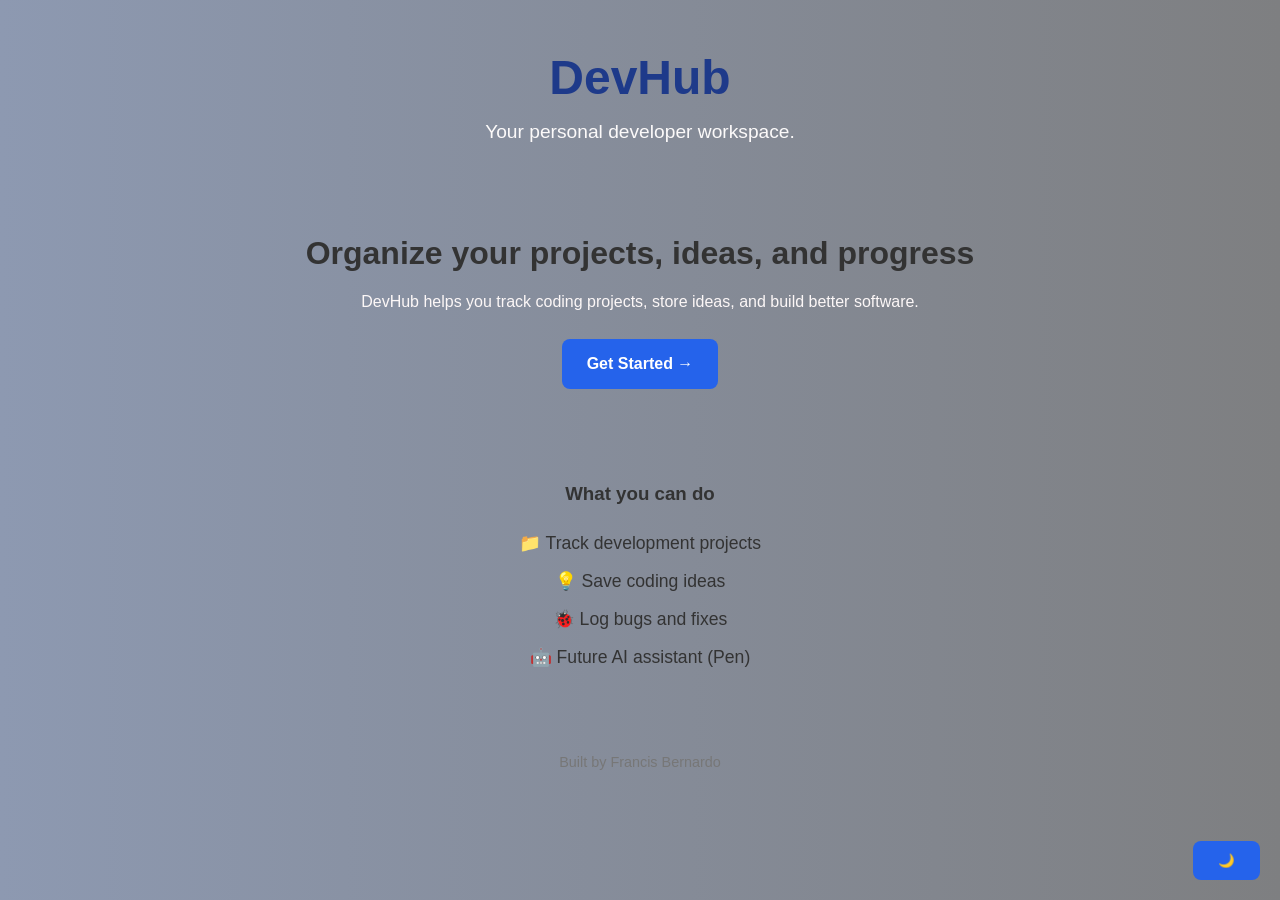
==== index.html @ 2635c970 "Add files via upload" ====
<!DOCTYPE html>
<html lang="en">
<head>
<meta charset="UTF-8">
<meta name="author" content="Francis Bernardo">
<meta name="description" content="DevHub - Personal developer dashboard">
<title>DevHub</title>

<link rel="icon" href="html icon.jpg" type="image/x-icon">
<link rel="stylesheet" href="script.css">
</head>

<body>

<header>
    <h1>DevHub</h1>
    <p>Your personal developer workspace.</p>
</header>

<main>

<section class="hero">
    <h2>Organize your projects, ideas, and progress</h2>
    <p>DevHub helps you track coding projects, store ideas, and build better software.</p>

    <a href="log in.html" class="btn">Get Started →</a>
</section>

<section class="preview">
    <h3>What you can do</h3>
    <ul>
        <li>📁 Track development projects</li>
        <li>💡 Save coding ideas</li>
        <li>🐞 Log bugs and fixes</li>
        <li>🤖 Future AI assistant (Pen)</li>
    </ul>
</section>

</main>

<footer>
    <p>Built by Francis Bernardo</p>
</footer>

<button id= "theme-toggle" class = "btn" >🌙</button>

<script src="script.js"></script>

</body>
</html>
---- script.css ----
*{
    margin:0;
    padding:0;
    box-sizing:border-box;
    font-family: Arial, Helvetica, sans-serif;
}
body{
    background:linear-gradient(to right, #8d99b1, #7e7f81);
    color:#333;
    text-align:center;
    line-height:1.6;
}
header{
    padding:40px 20px;
}

header h1{
    font-size:3rem;
    color:#1e3a8a;
}

header p{
    font-size:1.2rem;
    color:#fcfafa;
}
.hero{
    padding:40px 20px;
}

.hero h2{
    font-size:2rem;
    margin-bottom:10px;
}

.hero p{
    max-width:600px;
    margin:0 auto 25px auto;
    color:#fcf7f7;
}
.btn{
    display:inline-block;
    background:#2563eb;
    color:white;
    padding:12px 25px;
    text-decoration:none;
    border-radius:8px;
    font-weight:bold;
    transition:0.3s;
}

.btn:hover{
    background:#1e40af;
}
.preview{
    margin-top:50px;
}

.preview h3{
    margin-bottom:20px;
}

.preview ul{
    list-style:none;
}

.preview li{
    margin:10px 0;
    font-size:1.1rem;
}
footer{
    margin-top:60px;
    padding:20px;
    font-size:0.9rem;
    color:#777;
}
#theme-toggle{
    position:fixed;
    bottom:20px;
    right:20px;
    border:none;
    cursor:pointer;
}
.dark-mode{
    background: #121212;
    color:#eee;
}
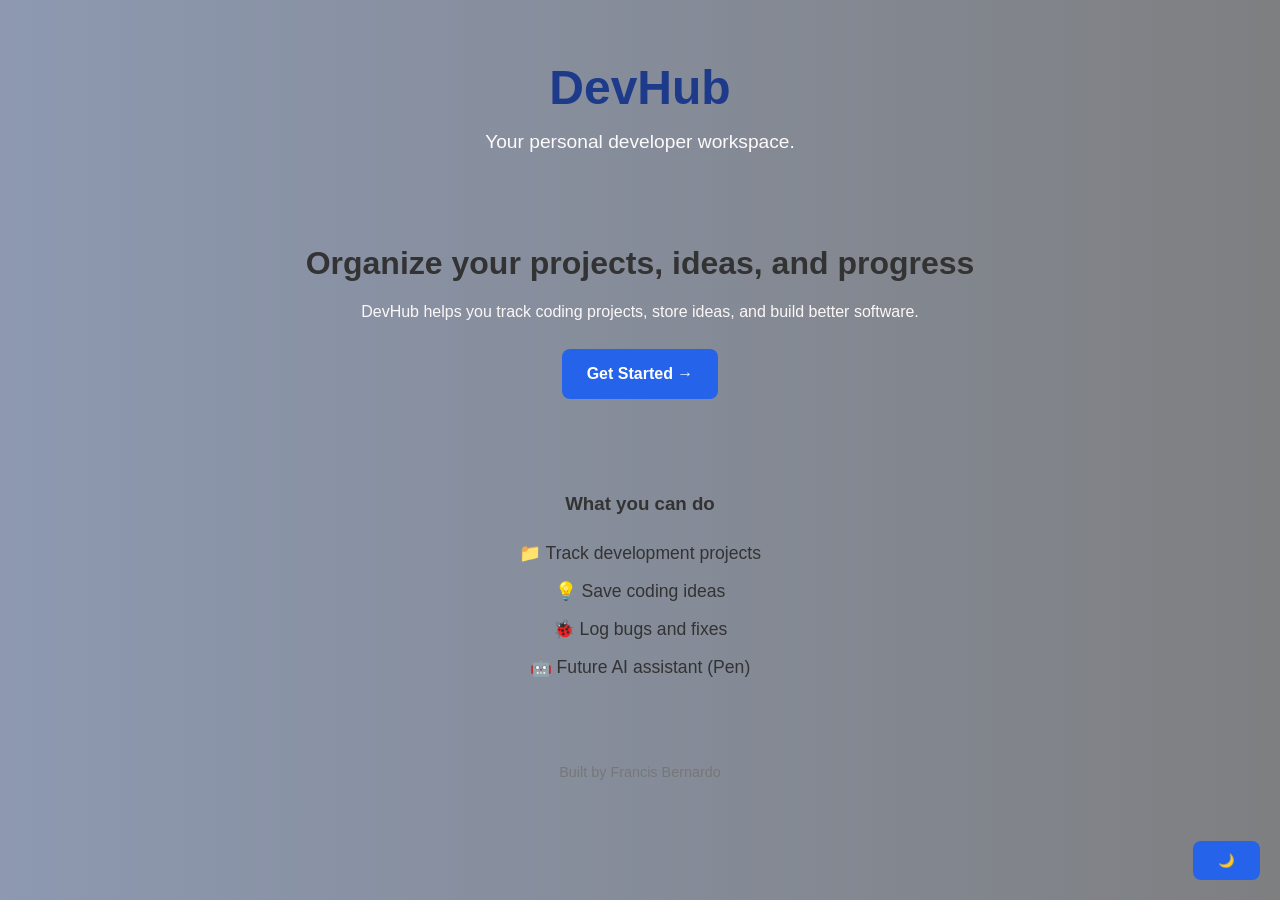
==== commit cc80e0fb: "Merge branch 'main' of https://github.com/francisbernardo023-lang/devhub-v.1" ====
--- a/index.html
+++ b/index.html
@@ -2,6 +2,7 @@
 <html lang="en">
 <head>
 <meta charset="UTF-8">
+<meta name="viewport" content="width=device-width, initial-scale=1.0">
 <meta name="author" content="Francis Bernardo">
 <meta name="description" content="DevHub - Personal developer dashboard">
 <title>DevHub</title>
--- a/script.css
+++ b/script.css
@@ -9,6 +9,7 @@
     color:#333;
     text-align:center;
     line-height:1.6;
+    padding:10px;
 }
 header{
     padding:40px 20px;
@@ -83,4 +84,31 @@
 .dark-mode{
     background: #121212;
     color:#eee;
+}
+
+@media (max-width: 768px) {
+    header h1 {
+        font-size: 1.8rem;
+    }
+
+    header p {
+        font-size: 1rem;
+    }
+
+    .hero h2 {
+        font-size: 1.3rem;
+    }
+
+    .hero p {
+        font-size: 0.95rem;
+    }
+
+    .preview li {
+        font-size: 1rem;
+    }
+
+    .btn {
+        padding: 10px 20px;
+        font-size: 0.95rem;
+    }
 }
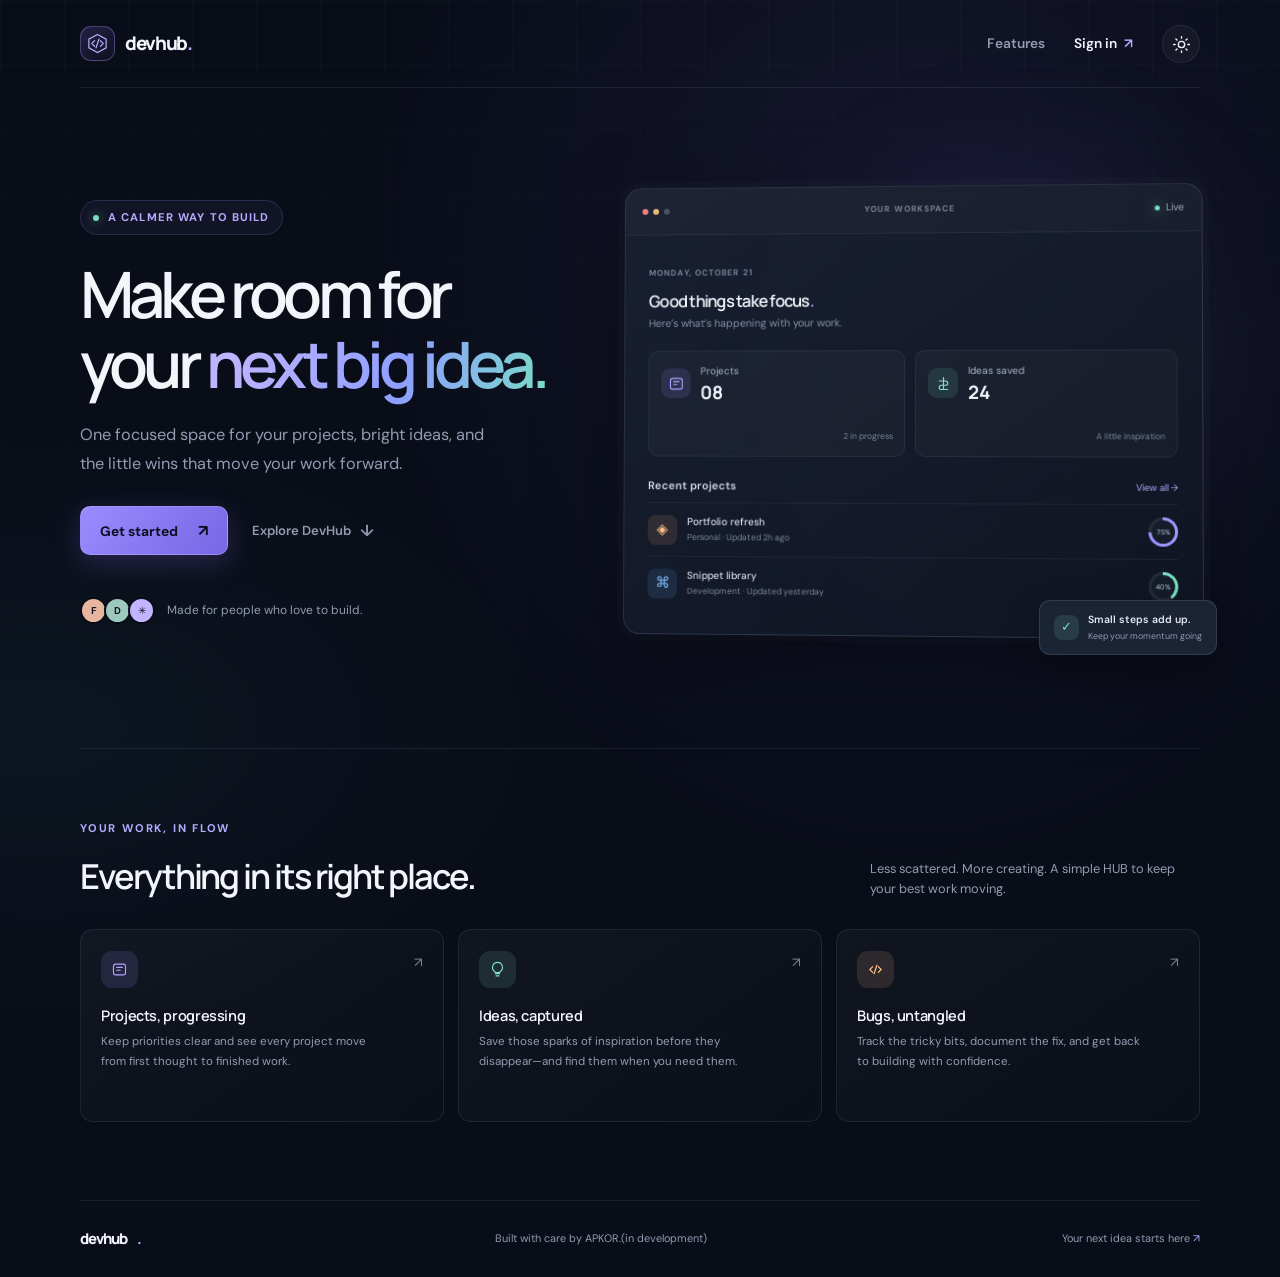
==== commit 76f63d9a: "massive update" ====
--- a/index.html
+++ b/index.html
@@ -1,51 +1,156 @@
-<!DOCTYPE html>
-<html lang="en">
-<head>
-<meta charset="UTF-8">
-<meta name="viewport" content="width=device-width, initial-scale=1.0">
-<meta name="author" content="Francis Bernardo">
-<meta name="description" content="DevHub - Personal developer dashboard">
-<title>DevHub</title>
-
-<link rel="icon" href="html icon.jpg" type="image/x-icon">
-<link rel="stylesheet" href="script.css">
-</head>
-
-<body>
-
-<header>
-    <h1>DevHub</h1>
-    <p>Your personal developer workspace.</p>
-</header>
-
-<main>
-
-<section class="hero">
-    <h2>Organize your projects, ideas, and progress</h2>
-    <p>DevHub helps you track coding projects, store ideas, and build better software.</p>
-
-    <a href="log in.html" class="btn">Get Started →</a>
-</section>
-
-<section class="preview">
-    <h3>What you can do</h3>
-    <ul>
-        <li>📁 Track development projects</li>
-        <li>💡 Save coding ideas</li>
-        <li>🐞 Log bugs and fixes</li>
-        <li>🤖 Future AI assistant (Pen)</li>
-    </ul>
-</section>
-
-</main>
-
-<footer>
-    <p>Built by Francis Bernardo</p>
-</footer>
-
-<button id= "theme-toggle" class = "btn" >🌙</button>
-
-<script src="script.js"></script>
-
-</body>
-</html>
+<!DOCTYPE html>
+<html lang="en">
+<head>
+    <meta charset="UTF-8">
+    <meta name="viewport" content="width=device-width, initial-scale=1.0">
+    <meta name="author" content="Francis Bernardo">
+    <meta name="description" content="DevHub is your focused workspace for developer projects, ideas, and progress.">
+    <meta name="theme-color" content="#090d18">
+    <title>DevHub — Your space to build</title>
+    <link rel="icon" href="devhublogo.png" type="image/x-icon">
+    <link rel="stylesheet" href="script.css">
+</head>
+<body>
+    <div class="page-shell">
+        <header class="site-header">
+            <a class="brand" href="index.html" aria-label="DevHub home">
+                <span class="brand-mark" aria-hidden="true">
+                    <svg viewBox="0 0 32 32" fill="none">
+                        <path d="M16 3.5 28 10v12L16 28.5 4 22V10L16 3.5Z" stroke="currentColor" stroke-width="1.7"/>
+                        <path d="m12 12-4 4 4 4m8-8 4 4-4 4m-2-10-4 12" stroke="currentColor" stroke-width="1.7" stroke-linecap="round" stroke-linejoin="round"/>
+                    </svg>
+                </span>
+                <span>devhub<span class="brand-period">.</span></span>
+            </a>
+            <nav class="header-actions" aria-label="Main navigation">
+                <a class="nav-link" href="#features">Features</a>
+                <a class="nav-cta" href="log in.html">Sign in <span aria-hidden="true">↗</span></a>
+                <button id="theme-toggle" class="theme-toggle" type="button" aria-label="Switch to light theme" aria-pressed="false">
+                    <svg class="sun-icon" viewBox="0 0 24 24" fill="none" aria-hidden="true">
+                        <circle cx="12" cy="12" r="4" stroke="currentColor" stroke-width="1.7"/>
+                        <path d="M12 2v2m0 16v2M4.93 4.93l1.42 1.42m11.3 11.3 1.42 1.42M2 12h2m16 0h2M4.93 19.07l1.42-1.42m11.3-11.3 1.42-1.42" stroke="currentColor" stroke-width="1.7" stroke-linecap="round"/>
+                    </svg>
+                    <svg class="moon-icon" viewBox="0 0 24 24" fill="none" aria-hidden="true">
+                        <path d="M20.2 15.1A8.5 8.5 0 0 1 8.9 3.8 8.5 8.5 0 1 0 20.2 15.1Z" stroke="currentColor" stroke-width="1.7" stroke-linejoin="round"/>
+                    </svg>
+                </button>
+            </nav>
+        </header>
+
+        <main>
+            <section class="hero" aria-labelledby="hero-title">
+                <div class="hero-copy">
+                    <div class="eyebrow"><span class="status-dot"></span> A calmer way to build</div>
+                    <h1 id="hero-title">Make room for<br>your <span>next big idea.</span></h1>
+                    <p class="hero-description">One focused space for your projects, bright ideas, and the little wins that move your work forward.</p>
+                    <div class="hero-actions">
+                        <a class="primary-button" href="log in.html">Get started <span aria-hidden="true">↗</span></a>
+                        <a class="text-button" href="#features">Explore DevHub <span aria-hidden="true">↓</span></a>
+                    </div>
+                    <div class="social-proof">
+                        <div class="avatar-stack" aria-hidden="true">
+                            <span class="avatar avatar-one">F</span>
+                            <span class="avatar avatar-two">D</span>
+                            <span class="avatar avatar-three">✳</span>
+                        </div>
+                        <p>Made for people who love to build.</p>
+                    </div>
+                </div>
+
+                <div class="workspace-wrap" aria-label="Preview of the DevHub workspace">
+                    <div class="glow-orb" aria-hidden="true"></div>
+                    <div class="workspace-card">
+                        <div class="workspace-topbar">
+                            <div class="window-dots" aria-hidden="true"><i></i><i></i><i></i></div>
+                            <span class="workspace-label">YOUR WORKSPACE</span>
+                            <span class="live-indicator"><i></i> Live</span>
+                        </div>
+                        <div class="workspace-content">
+                            <div class="workspace-greeting">
+                                <span class="greeting-label">MONDAY, OCTOBER 21</span>
+                                <h2>Good things take focus<span>.</span></h2>
+                                <p>Here’s what’s happening with your work.</p>
+                            </div>
+                            <div class="overview-row">
+                                <div class="overview-tile">
+                                    <span class="tile-icon violet" aria-hidden="true">
+                                        <svg viewBox="0 0 24 24" fill="none"><rect x="3.5" y="4.5" width="17" height="15" rx="3" stroke="currentColor" stroke-width="1.6"/><path d="M8 9h8M8 13h5" stroke="currentColor" stroke-width="1.6" stroke-linecap="round"/></svg>
+                                    </span>
+                                    <span class="tile-label">Projects</span>
+                                    <strong>08</strong>
+                                    <span class="tile-note">2 in progress</span>
+                                </div>
+                                <div class="overview-tile">
+                                    <span class="tile-icon mint" aria-hidden="true">
+                                        <svg viewBox="0 0 24 24" fill="none"><path d="M12 3.5v17m-6-12h9a3 3 0 0 1 0 6H9a3 3 0 0 0 0 6h9" stroke="currentColor" stroke-width="1.6" stroke-linecap="round"/></svg>
+                                    </span>
+                                    <span class="tile-label">Ideas saved</span>
+                                    <strong>24</strong>
+                                    <span class="tile-note">A little inspiration</span>
+                                </div>
+                            </div>
+                            <div class="recent-projects">
+                                <div class="section-heading"><span>Recent projects</span><a href="projects.html">View all <span aria-hidden="true">→</span></a></div>
+                                <div class="project-row">
+                                    <span class="project-symbol project-symbol-one" aria-hidden="true">◈</span>
+                                    <span class="project-name">Portfolio refresh<small>Personal · Updated 2h ago</small></span>
+                                    <span class="progress-ring progress-75" aria-label="75% complete"><span>75%</span></span>
+                                </div>
+                                <div class="project-row">
+                                    <span class="project-symbol project-symbol-two" aria-hidden="true">⌘</span>
+                                    <span class="project-name">Snippet library<small>Development · Updated yesterday</small></span>
+                                    <span class="progress-ring progress-40" aria-label="40% complete"><span>40%</span></span>
+                                </div>
+                            </div>
+                        </div>
+                    </div>
+                    <div class="floating-note"><span class="note-check" aria-hidden="true">✓</span><span>Small steps add up.<small>Keep your momentum going</small></span></div>
+                </div>
+            </section>
+
+            <section class="features" id="features" aria-labelledby="features-title">
+                <div class="features-heading">
+                    <div>
+                        <span class="section-kicker">YOUR WORK, IN FLOW</span>
+                        <h2 id="features-title">Everything in its right place.</h2>
+                    </div>
+                    <p>Less scattered. More creating. A simple HUB to keep your best work moving.</p>
+                </div>
+                <div class="feature-grid">
+                    <article class="feature-card">
+                        <span class="feature-icon feature-violet" aria-hidden="true">
+                            <svg viewBox="0 0 24 24" fill="none"><rect x="3.5" y="4.5" width="17" height="15" rx="3" stroke="currentColor" stroke-width="1.6"/><path d="M8 9h8M8 13h5" stroke="currentColor" stroke-width="1.6" stroke-linecap="round"/></svg>
+                        </span>
+                        <h3>Projects, progressing</h3>
+                        <p>Keep priorities clear and see every project move from first thought to finished work.</p>
+                        <span class="feature-arrow" aria-hidden="true">↗</span>
+                    </article>
+                    <article class="feature-card">
+                        <span class="feature-icon feature-mint" aria-hidden="true">
+                            <svg viewBox="0 0 24 24" fill="none"><path d="M9 18h6m-5 3h4m-2-19a7 7 0 0 0-4 12.75c.6.4 1 1.05 1 1.75h6c0-.7.4-1.35 1-1.75A7 7 0 0 0 12 2Z" stroke="currentColor" stroke-width="1.6" stroke-linecap="round" stroke-linejoin="round"/></svg>
+                        </span>
+                        <h3>Ideas, captured</h3>
+                        <p>Save those sparks of inspiration before they disappear—and find them when you need them.</p>
+                        <span class="feature-arrow" aria-hidden="true">↗</span>
+                    </article>
+                    <article class="feature-card">
+                        <span class="feature-icon feature-amber" aria-hidden="true">
+                            <svg viewBox="0 0 24 24" fill="none"><path d="m8 8-4 4 4 4m8-8 4 4-4 4m-2-10-4 12" stroke="currentColor" stroke-width="1.7" stroke-linecap="round" stroke-linejoin="round"/></svg>
+                        </span>
+                        <h3>Bugs, untangled</h3>
+                        <p>Track the tricky bits, document the fix, and get back to building with confidence.</p>
+                        <span class="feature-arrow" aria-hidden="true">↗</span>
+                    </article>
+                </div>
+            </section>
+        </main>
+
+        <footer class="site-footer">
+            <a class="footer-brand" href="index.html">devhub<span>.</span></a>
+            <p>Built with care by APKOR.(in development)</p>
+            <a href="log in.html">Your next idea starts here <span aria-hidden="true">↗</span></a>
+        </footer>
+    </div>
+    <script src="script.js"></script>
+</body>
+</html>
--- a/script.css
+++ b/script.css
@@ -1,114 +1,1059 @@
-*{
-    margin:0;
-    padding:0;
-    box-sizing:border-box;
-    font-family: Arial, Helvetica, sans-serif;
-}
-body{
-    background:linear-gradient(to right, #8d99b1, #7e7f81);
-    color:#333;
-    text-align:center;
-    line-height:1.6;
-    padding:10px;
-}
-header{
-    padding:40px 20px;
-}
-
-header h1{
-    font-size:3rem;
-    color:#1e3a8a;
-}
-
-header p{
-    font-size:1.2rem;
-    color:#fcfafa;
-}
-.hero{
-    padding:40px 20px;
-}
-
-.hero h2{
-    font-size:2rem;
-    margin-bottom:10px;
-}
-
-.hero p{
-    max-width:600px;
-    margin:0 auto 25px auto;
-    color:#fcf7f7;
-}
-.btn{
-    display:inline-block;
-    background:#2563eb;
-    color:white;
-    padding:12px 25px;
-    text-decoration:none;
-    border-radius:8px;
-    font-weight:bold;
-    transition:0.3s;
-}
-
-.btn:hover{
-    background:#1e40af;
-}
-.preview{
-    margin-top:50px;
-}
-
-.preview h3{
-    margin-bottom:20px;
-}
-
-.preview ul{
-    list-style:none;
-}
-
-.preview li{
-    margin:10px 0;
-    font-size:1.1rem;
-}
-footer{
-    margin-top:60px;
-    padding:20px;
-    font-size:0.9rem;
-    color:#777;
-}
-#theme-toggle{
-    position:fixed;
-    bottom:20px;
-    right:20px;
-    border:none;
-    cursor:pointer;
-}
-.dark-mode{
-    background: #121212;
-    color:#eee;
-}
-
-@media (max-width: 768px) {
-    header h1 {
-        font-size: 1.8rem;
-    }
-
-    header p {
-        font-size: 1rem;
-    }
-
-    .hero h2 {
-        font-size: 1.3rem;
-    }
-
-    .hero p {
-        font-size: 0.95rem;
-    }
-
-    .preview li {
-        font-size: 1rem;
-    }
-
-    .btn {
-        padding: 10px 20px;
-        font-size: 0.95rem;
-    }
-}+@import url("https://fonts.googleapis.com/css2?family=DM+Sans:wght@400;500;600;700&family=Manrope:wght@400;500;600;700;800&display=swap");
+
+:root {
+    color-scheme: dark;
+    font-family: "DM Sans", "Segoe UI", sans-serif;
+    font-synthesis: none;
+    text-rendering: optimizeLegibility;
+    -webkit-font-smoothing: antialiased;
+    --page: #090d18;
+    --surface: #111726;
+    --surface-raised: #151d2d;
+    --border: rgba(194, 205, 231, .1);
+    --text: #f4f5fb;
+    --muted: #929bb0;
+    --accent: #9c8bff;
+    --accent-bright: #b6aaff;
+    --mint: #78dfc0;
+    --shadow: 0 30px 90px rgba(0, 0, 0, .35);
+}
+
+* {
+    box-sizing: border-box;
+}
+
+html {
+    scroll-behavior: smooth;
+    scroll-padding-top: 40px;
+}
+
+body {
+    isolation: isolate;
+    min-width: 320px;
+    margin: 0;
+    background:
+        radial-gradient(ellipse at 71% 21%, rgba(105, 82, 205, .13), transparent 34rem),
+        radial-gradient(ellipse at 3% 57%, rgba(49, 126, 128, .08), transparent 32rem),
+        var(--page);
+    color: var(--text);
+    line-height: 1.6;
+    transition: background-color .35s ease, color .35s ease;
+}
+
+body::before {
+    position: fixed;
+    z-index: -1;
+    inset: 0;
+    background-image: linear-gradient(rgba(255, 255, 255, .018) 1px, transparent 1px), linear-gradient(90deg, rgba(255, 255, 255, .018) 1px, transparent 1px);
+    background-size: 64px 64px;
+    content: "";
+    mask-image: linear-gradient(to bottom, black, transparent 80%);
+    pointer-events: none;
+}
+
+a {
+    color: inherit;
+    text-decoration: none;
+}
+
+button,
+a {
+    -webkit-tap-highlight-color: transparent;
+}
+
+a:focus-visible,
+button:focus-visible {
+    outline: 2px solid var(--accent-bright);
+    outline-offset: 4px;
+}
+
+.page-shell {
+    width: min(1120px, calc(100% - 64px));
+    margin: 0 auto;
+}
+
+.site-header {
+    display: flex;
+    align-items: center;
+    justify-content: space-between;
+    min-height: 88px;
+    border-bottom: 1px solid var(--border);
+    animation: fade-down .7s both;
+}
+
+.brand,
+.footer-brand {
+    display: inline-flex;
+    align-items: center;
+    gap: 10px;
+    font-family: "Manrope", "Segoe UI", sans-serif;
+    font-size: 1.18rem;
+    font-weight: 800;
+    letter-spacing: -.07em;
+}
+
+.brand-mark {
+    display: grid;
+    width: 35px;
+    height: 35px;
+    place-items: center;
+    border: 1px solid rgba(164, 146, 255, .35);
+    border-radius: 11px;
+    background: linear-gradient(145deg, rgba(151, 129, 255, .19), rgba(151, 129, 255, .03));
+    color: var(--accent-bright);
+}
+
+.brand-mark svg {
+    width: 23px;
+}
+
+.brand-period,
+.footer-brand span {
+    color: var(--accent-bright);
+}
+
+.header-actions {
+    display: flex;
+    align-items: center;
+    gap: 29px;
+}
+
+.nav-link,
+.nav-cta {
+    font-size: .86rem;
+    font-weight: 600;
+    transition: color .2s ease;
+}
+
+.nav-link {
+    color: var(--muted);
+}
+
+.nav-link:hover,
+.nav-cta:hover {
+    color: var(--accent-bright);
+}
+
+.nav-cta span {
+    margin-left: 4px;
+    color: var(--accent-bright);
+}
+
+.theme-toggle {
+    display: grid;
+    width: 38px;
+    height: 38px;
+    padding: 9px;
+    place-items: center;
+    border: 1px solid var(--border);
+    border-radius: 50%;
+    background: rgba(255, 255, 255, .035);
+    color: var(--text);
+    cursor: pointer;
+    transition: background .2s ease, border-color .2s ease, transform .2s ease;
+}
+
+.theme-toggle:hover {
+    transform: rotate(12deg);
+    border-color: rgba(164, 146, 255, .4);
+    background: rgba(164, 146, 255, .1);
+}
+
+.theme-toggle svg {
+    width: 19px;
+    height: 19px;
+}
+
+.moon-icon {
+    display: none;
+}
+
+.hero {
+    display: grid;
+    grid-template-columns: .91fr 1.09fr;
+    align-items: center;
+    gap: 55px;
+    min-height: 660px;
+    padding: 72px 0 84px;
+}
+
+.hero-copy {
+    position: relative;
+    z-index: 1;
+    animation: rise-in .8s .08s both;
+}
+
+.eyebrow,
+.section-kicker {
+    color: var(--accent-bright);
+    font-size: .7rem;
+    font-weight: 700;
+    letter-spacing: .16em;
+    text-transform: uppercase;
+}
+
+.eyebrow {
+    display: inline-flex;
+    align-items: center;
+    gap: 9px;
+    margin-bottom: 24px;
+    padding: 8px 12px;
+    border: 1px solid rgba(156, 139, 255, .19);
+    border-radius: 99px;
+    background: rgba(156, 139, 255, .055);
+    letter-spacing: .1em;
+}
+
+.status-dot,
+.live-indicator i {
+    width: 6px;
+    height: 6px;
+    border-radius: 50%;
+    background: var(--mint);
+    box-shadow: 0 0 12px rgba(120, 223, 192, .75);
+}
+
+.hero h1 {
+    margin: 0;
+    font-family: "Manrope", "Segoe UI", sans-serif;
+    font-size: clamp(2.9rem, 5vw, 4.5rem);
+    font-weight: 600;
+    letter-spacing: -.075em;
+    line-height: 1.08;
+}
+
+.hero h1 span {
+    background: linear-gradient(105deg, #c0b4ff 8%, #8e9fff 58%, #79dcc7 100%);
+    background-clip: text;
+    -webkit-text-fill-color: transparent;
+}
+
+.hero-description {
+    max-width: 415px;
+    margin: 22px 0 28px;
+    color: var(--muted);
+    font-size: 1.02rem;
+    line-height: 1.8;
+}
+
+.hero-actions {
+    display: flex;
+    align-items: center;
+    gap: 24px;
+}
+
+.primary-button {
+    display: inline-flex;
+    align-items: center;
+    gap: 20px;
+    min-height: 49px;
+    padding: 0 19px;
+    border: 1px solid rgba(194, 183, 255, .4);
+    border-radius: 10px;
+    background: linear-gradient(130deg, #9c8bff, #7866e5);
+    box-shadow: 0 8px 28px rgba(126, 104, 239, .25);
+    color: #0e1020;
+    font-size: .86rem;
+    font-weight: 700;
+    transition: transform .2s ease, box-shadow .2s ease;
+}
+
+.primary-button:hover {
+    transform: translateY(-2px);
+    box-shadow: 0 13px 34px rgba(126, 104, 239, .38);
+}
+
+.primary-button span,
+.text-button span {
+    font-size: 1rem;
+    transition: transform .2s ease;
+}
+
+.primary-button:hover span {
+    transform: translate(2px, -2px);
+}
+
+.text-button {
+    display: inline-flex;
+    align-items: center;
+    gap: 9px;
+    color: var(--muted);
+    font-size: .82rem;
+    font-weight: 600;
+    transition: color .2s ease;
+}
+
+.text-button:hover {
+    color: var(--text);
+}
+
+.text-button:hover span {
+    transform: translateY(3px);
+}
+
+.social-proof {
+    display: flex;
+    align-items: center;
+    gap: 12px;
+    margin-top: 42px;
+}
+
+.social-proof p {
+    margin: 0;
+    color: var(--muted);
+    font-size: .75rem;
+}
+
+.avatar-stack {
+    display: flex;
+    padding-left: 3px;
+}
+
+.avatar {
+    display: grid;
+    width: 27px;
+    height: 27px;
+    margin-left: -3px;
+    place-items: center;
+    border: 2px solid var(--page);
+    border-radius: 50%;
+    color: #101320;
+    font-size: .62rem;
+    font-weight: 700;
+}
+
+.avatar-one {
+    background: #e7b6a0;
+}
+
+.avatar-two {
+    background: #9cc9bb;
+}
+
+.avatar-three {
+    background: #c3b4ff;
+}
+
+.workspace-wrap {
+    position: relative;
+    padding: 17px 0 20px;
+    animation: rise-in .9s .22s both;
+}
+
+.glow-orb {
+    position: absolute;
+    top: 8%;
+    right: 3%;
+    width: 300px;
+    height: 300px;
+    border-radius: 50%;
+    background: rgba(121, 104, 241, .2);
+    filter: blur(80px);
+    animation: breathe 6s ease-in-out infinite;
+}
+
+.workspace-card {
+    position: relative;
+    overflow: hidden;
+    border: 1px solid rgba(186, 193, 224, .15);
+    border-radius: 17px;
+    background: linear-gradient(145deg, rgba(25, 32, 50, .98), rgba(14, 20, 33, .98));
+    box-shadow: var(--shadow), 0 0 0 6px rgba(255, 255, 255, .018);
+    transform: perspective(1200px) rotateY(-3deg) rotateX(1deg);
+    transition: transform .5s cubic-bezier(.2, .8, .2, 1);
+}
+
+.workspace-card:hover {
+    transform: perspective(1200px) rotateY(0) rotateX(0) translateY(-3px);
+}
+
+.workspace-topbar {
+    display: flex;
+    height: 47px;
+    align-items: center;
+    justify-content: space-between;
+    padding: 0 17px;
+    border-bottom: 1px solid rgba(194, 205, 231, .08);
+    background: rgba(255, 255, 255, .018);
+}
+
+.window-dots {
+    display: flex;
+    gap: 5px;
+}
+
+.window-dots i {
+    width: 6px;
+    height: 6px;
+    border-radius: 50%;
+    background: #475066;
+}
+
+.window-dots i:first-child {
+    background: #ee827f;
+}
+
+.window-dots i:nth-child(2) {
+    background: #e9bd72;
+}
+
+.workspace-label,
+.greeting-label {
+    color: #778198;
+    font-size: .53rem;
+    font-weight: 700;
+    letter-spacing: .13em;
+}
+
+.live-indicator {
+    display: inline-flex;
+    align-items: center;
+    gap: 6px;
+    color: #9ba6bc;
+    font-size: .63rem;
+}
+
+.live-indicator i {
+    width: 5px;
+    height: 5px;
+}
+
+.workspace-content {
+    padding: 23px 24px 24px;
+}
+
+.workspace-greeting h2 {
+    margin: 5px 0 1px;
+    font-family: "Manrope", "Segoe UI", sans-serif;
+    font-size: 1.04rem;
+    font-weight: 600;
+    letter-spacing: -.045em;
+}
+
+.workspace-greeting h2 span {
+    color: var(--accent-bright);
+}
+
+.workspace-greeting p {
+    margin: 0;
+    color: #8590a6;
+    font-size: .67rem;
+}
+
+.overview-row {
+    display: grid;
+    grid-template-columns: 1fr 1fr;
+    gap: 10px;
+    margin-top: 19px;
+}
+
+.overview-tile {
+    position: relative;
+    display: grid;
+    min-height: 107px;
+    grid-template-columns: 31px 1fr;
+    align-content: start;
+    align-items: center;
+    column-gap: 9px;
+    padding: 12px;
+    border: 1px solid rgba(194, 205, 231, .08);
+    border-radius: 10px;
+    background: rgba(255, 255, 255, .028);
+}
+
+.tile-icon {
+    display: grid;
+    width: 30px;
+    height: 30px;
+    grid-row: span 2;
+    place-items: center;
+    border-radius: 9px;
+}
+
+.tile-icon svg,
+.feature-icon svg {
+    width: 17px;
+    height: 17px;
+}
+
+.violet {
+    background: rgba(156, 139, 255, .14);
+    color: #b1a3ff;
+}
+
+.mint {
+    background: rgba(120, 223, 192, .12);
+    color: #84e2c4;
+}
+
+.tile-label {
+    color: #aab3c5;
+    font-size: .63rem;
+}
+
+.overview-tile strong {
+    grid-column: 2;
+    margin-top: 2px;
+    font-family: "Manrope", "Segoe UI", sans-serif;
+    font-size: 1.15rem;
+    line-height: 1.2;
+}
+
+.tile-note {
+    position: absolute;
+    right: 11px;
+    bottom: 13px;
+    color: #78839a;
+    font-size: .53rem;
+}
+
+.recent-projects {
+    margin-top: 21px;
+}
+
+.section-heading {
+    display: flex;
+    align-items: center;
+    justify-content: space-between;
+    margin-bottom: 7px;
+    color: #d7dbea;
+    font-size: .69rem;
+    font-weight: 600;
+}
+
+.section-heading a {
+    color: #9990df;
+    font-size: .59rem;
+    font-weight: 500;
+}
+
+.project-row {
+    display: flex;
+    align-items: center;
+    gap: 10px;
+    min-height: 54px;
+    border-top: 1px solid rgba(194, 205, 231, .07);
+}
+
+.project-symbol {
+    display: grid;
+    width: 30px;
+    height: 30px;
+    place-items: center;
+    border-radius: 8px;
+    font-size: .91rem;
+}
+
+.project-symbol-one {
+    background: rgba(255, 180, 125, .12);
+    color: #ffbf8b;
+}
+
+.project-symbol-two {
+    background: rgba(107, 184, 255, .12);
+    color: #80bcf6;
+}
+
+.project-name {
+    flex: 1;
+    color: #d6dbea;
+    font-size: .64rem;
+    font-weight: 500;
+}
+
+.project-name small {
+    display: block;
+    margin-top: 1px;
+    color: #7c879d;
+    font-size: .54rem;
+    font-weight: 400;
+}
+
+.progress-ring {
+    display: grid;
+    width: 29px;
+    height: 29px;
+    place-items: center;
+    border-radius: 50%;
+    background: conic-gradient(var(--ring-color) var(--progress), rgba(255, 255, 255, .09) 0);
+    font-size: .43rem;
+}
+
+.progress-ring::before {
+    position: absolute;
+    width: 23px;
+    height: 23px;
+    border-radius: 50%;
+    background: #151c2a;
+    content: "";
+}
+
+.progress-ring span {
+    position: relative;
+    color: #c7cddd;
+}
+
+.progress-75 {
+    --progress: 75%;
+    --ring-color: #a392ff;
+}
+
+.progress-40 {
+    --progress: 40%;
+    --ring-color: #78dfc0;
+}
+
+.floating-note {
+    position: absolute;
+    right: -17px;
+    bottom: 1px;
+    display: flex;
+    align-items: center;
+    gap: 9px;
+    padding: 11px 14px;
+    border: 1px solid rgba(194, 205, 231, .14);
+    border-radius: 11px;
+    background: #1b2435;
+    box-shadow: 0 12px 35px rgba(0, 0, 0, .25);
+    color: #e5e8f2;
+    font-size: .65rem;
+    font-weight: 600;
+    animation: float 4s ease-in-out infinite;
+}
+
+.floating-note small {
+    display: block;
+    color: #8e99af;
+    font-size: .55rem;
+    font-weight: 400;
+}
+
+.note-check {
+    display: grid;
+    width: 25px;
+    height: 25px;
+    place-items: center;
+    border-radius: 8px;
+    background: rgba(120, 223, 192, .13);
+    color: var(--mint);
+    font-size: .8rem;
+}
+
+.features {
+    padding: 65px 0 78px;
+    border-top: 1px solid var(--border);
+    animation: rise-in .8s .25s both;
+}
+
+.features-heading {
+    display: flex;
+    align-items: end;
+    justify-content: space-between;
+    gap: 30px;
+    margin-bottom: 26px;
+}
+
+.features-heading h2 {
+    margin: 8px 0 0;
+    font-family: "Manrope", "Segoe UI", sans-serif;
+    font-size: clamp(1.6rem, 3vw, 2.15rem);
+    font-weight: 600;
+    letter-spacing: -.06em;
+}
+
+.features-heading > p {
+    max-width: 330px;
+    margin: 0 0 3px;
+    color: var(--muted);
+    font-size: .8rem;
+}
+
+.feature-grid {
+    display: grid;
+    grid-template-columns: repeat(3, 1fr);
+    gap: 14px;
+}
+
+.feature-card {
+    position: relative;
+    min-height: 193px;
+    padding: 21px 20px;
+    border: 1px solid var(--border);
+    border-radius: 13px;
+    background: linear-gradient(145deg, rgba(255, 255, 255, .035), rgba(255, 255, 255, .012));
+    transition: transform .25s ease, border-color .25s ease, background .25s ease;
+}
+
+.feature-card:hover {
+    transform: translateY(-5px);
+    border-color: rgba(164, 146, 255, .33);
+    background: linear-gradient(145deg, rgba(156, 139, 255, .08), rgba(255, 255, 255, .018));
+}
+
+.feature-icon {
+    display: grid;
+    width: 37px;
+    height: 37px;
+    place-items: center;
+    border-radius: 11px;
+}
+
+.feature-violet {
+    background: rgba(156, 139, 255, .14);
+    color: #b1a3ff;
+}
+
+.feature-mint {
+    background: rgba(120, 223, 192, .12);
+    color: #84e2c4;
+}
+
+.feature-amber {
+    background: rgba(255, 191, 139, .12);
+    color: #ffbf8b;
+}
+
+.feature-card h3 {
+    margin: 16px 0 5px;
+    font-family: "Manrope", "Segoe UI", sans-serif;
+    font-size: .91rem;
+    font-weight: 600;
+    letter-spacing: -.025em;
+}
+
+.feature-card p {
+    max-width: 290px;
+    margin: 0;
+    color: var(--muted);
+    font-size: .72rem;
+    line-height: 1.7;
+}
+
+.feature-arrow {
+    position: absolute;
+    top: 22px;
+    right: 20px;
+    color: #78839a;
+    font-size: .85rem;
+    transition: color .2s ease, transform .2s ease;
+}
+
+.feature-card:hover .feature-arrow {
+    transform: translate(2px, -2px);
+    color: var(--accent-bright);
+}
+
+.site-footer {
+    display: flex;
+    min-height: 77px;
+    align-items: center;
+    justify-content: space-between;
+    gap: 16px;
+    border-top: 1px solid var(--border);
+}
+
+.footer-brand {
+    font-size: .93rem;
+}
+
+.site-footer p,
+.site-footer > a:last-child {
+    color: var(--muted);
+    font-size: .68rem;
+}
+
+.site-footer p {
+    margin: 0;
+}
+
+.site-footer > a:last-child span {
+    color: var(--accent-bright);
+}
+
+.light-mode {
+    color-scheme: light;
+    --page: #f5f6fb;
+    --surface: #fff;
+    --surface-raised: #fff;
+    --border: rgba(47, 53, 78, .12);
+    --text: #20243a;
+    --muted: #687087;
+    --accent: #7562df;
+    --accent-bright: #6d5bd4;
+    --shadow: 0 30px 90px rgba(44, 49, 83, .14);
+    background:
+        radial-gradient(ellipse at 71% 21%, rgba(137, 121, 236, .12), transparent 34rem),
+        radial-gradient(ellipse at 3% 57%, rgba(85, 173, 154, .09), transparent 32rem),
+        var(--page);
+}
+
+.light-mode::before {
+    background-image: linear-gradient(rgba(35, 44, 72, .035) 1px, transparent 1px), linear-gradient(90deg, rgba(35, 44, 72, .035) 1px, transparent 1px);
+}
+
+.light-mode .brand-mark {
+    background: linear-gradient(145deg, rgba(117, 98, 223, .14), rgba(117, 98, 223, .03));
+}
+
+.light-mode .avatar {
+    border-color: var(--page);
+}
+
+.light-mode .workspace-card {
+    border-color: rgba(81, 87, 118, .15);
+    background: linear-gradient(145deg, #fff, #f8f8fd);
+}
+
+.light-mode .workspace-topbar,
+.light-mode .overview-tile,
+.light-mode .feature-card {
+    background: rgba(55, 60, 94, .035);
+}
+
+.light-mode .workspace-label,
+.light-mode .greeting-label {
+    color: #737b91;
+}
+
+.light-mode .workspace-greeting p,
+.light-mode .tile-note,
+.light-mode .project-name small {
+    color: #737b91;
+}
+
+.light-mode .workspace-greeting h2,
+.light-mode .section-heading,
+.light-mode .project-name {
+    color: #282d43;
+}
+
+.light-mode .tile-label {
+    color: #555e76;
+}
+
+.light-mode .overview-tile {
+    border-color: rgba(47, 53, 78, .09);
+}
+
+.light-mode .project-row {
+    border-color: rgba(47, 53, 78, .1);
+}
+
+.light-mode .progress-ring::before {
+    background: #f8f8fd;
+}
+
+.light-mode .progress-ring span {
+    color: #454b62;
+}
+
+.light-mode .floating-note {
+    border-color: rgba(47, 53, 78, .12);
+    background: #fff;
+    box-shadow: 0 12px 35px rgba(44, 49, 83, .14);
+    color: #282d43;
+}
+
+.light-mode .floating-note small {
+    color: #737b91;
+}
+
+.light-mode .moon-icon {
+    display: block;
+}
+
+.light-mode .sun-icon {
+    display: none;
+}
+
+@keyframes rise-in {
+    from {
+        opacity: 0;
+        transform: translateY(18px);
+    }
+
+    to {
+        opacity: 1;
+        transform: translateY(0);
+    }
+}
+
+@keyframes fade-down {
+    from {
+        opacity: 0;
+        transform: translateY(-10px);
+    }
+
+    to {
+        opacity: 1;
+        transform: translateY(0);
+    }
+}
+
+@keyframes float {
+    0%, 100% {
+        transform: translateY(0);
+    }
+
+    50% {
+        transform: translateY(-7px);
+    }
+}
+
+@keyframes breathe {
+    0%, 100% {
+        opacity: .7;
+        transform: scale(.95);
+    }
+
+    50% {
+        opacity: 1;
+        transform: scale(1.08);
+    }
+}
+
+@media (max-width: 900px) {
+    .page-shell {
+        width: min(100% - 48px, 720px);
+    }
+
+    .hero {
+        grid-template-columns: 1fr;
+        gap: 28px;
+        padding: 75px 0 63px;
+    }
+
+    .hero-copy {
+        max-width: 580px;
+    }
+
+    .workspace-wrap {
+        width: min(100%, 560px);
+        margin: 0 auto;
+    }
+
+    .workspace-card {
+        transform: none;
+    }
+
+    .features {
+        padding-top: 55px;
+    }
+}
+
+@media (max-width: 600px) {
+    .page-shell {
+        width: calc(100% - 36px);
+    }
+
+    .site-header {
+        min-height: 72px;
+    }
+
+    .header-actions {
+        gap: 17px;
+    }
+
+    .nav-link {
+        display: none;
+    }
+
+    .brand {
+        font-size: 1.05rem;
+    }
+
+    .hero {
+        gap: 20px;
+        min-height: unset;
+        padding: 59px 0 48px;
+    }
+
+    .hero h1 {
+        font-size: clamp(2.7rem, 12vw, 3.8rem);
+    }
+
+    .hero-description {
+        margin: 17px 0 23px;
+        font-size: .93rem;
+    }
+
+    .hero-actions {
+        gap: 17px;
+    }
+
+    .social-proof {
+        margin-top: 30px;
+    }
+
+    .workspace-content {
+        padding: 18px 16px;
+    }
+
+    .floating-note {
+        right: -4px;
+    }
+
+    .features {
+        padding: 47px 0;
+    }
+
+    .features-heading {
+        display: block;
+    }
+
+    .features-heading > p {
+        margin-top: 10px;
+    }
+
+    .feature-grid {
+        grid-template-columns: 1fr;
+        gap: 10px;
+    }
+
+    .feature-card {
+        min-height: 170px;
+    }
+
+    .site-footer {
+        flex-wrap: wrap;
+        justify-content: space-between;
+        padding: 17px 0;
+    }
+
+    .site-footer p {
+        order: 1;
+        width: 100%;
+    }
+}
+
+@media (max-width: 380px) {
+    .page-shell {
+        width: calc(100% - 28px);
+    }
+
+    .hero-actions {
+        align-items: flex-start;
+        flex-direction: column;
+        gap: 14px;
+    }
+
+    .overview-tile {
+        padding: 10px 8px;
+    }
+
+    .tile-note {
+        right: 7px;
+        font-size: .48rem;
+    }
+}
+
+@media (prefers-reduced-motion: reduce) {
+    *,
+    *::before,
+    *::after {
+        scroll-behavior: auto !important;
+        animation-duration: .01ms !important;
+        animation-iteration-count: 1 !important;
+        transition-duration: .01ms !important;
+    }
+}
